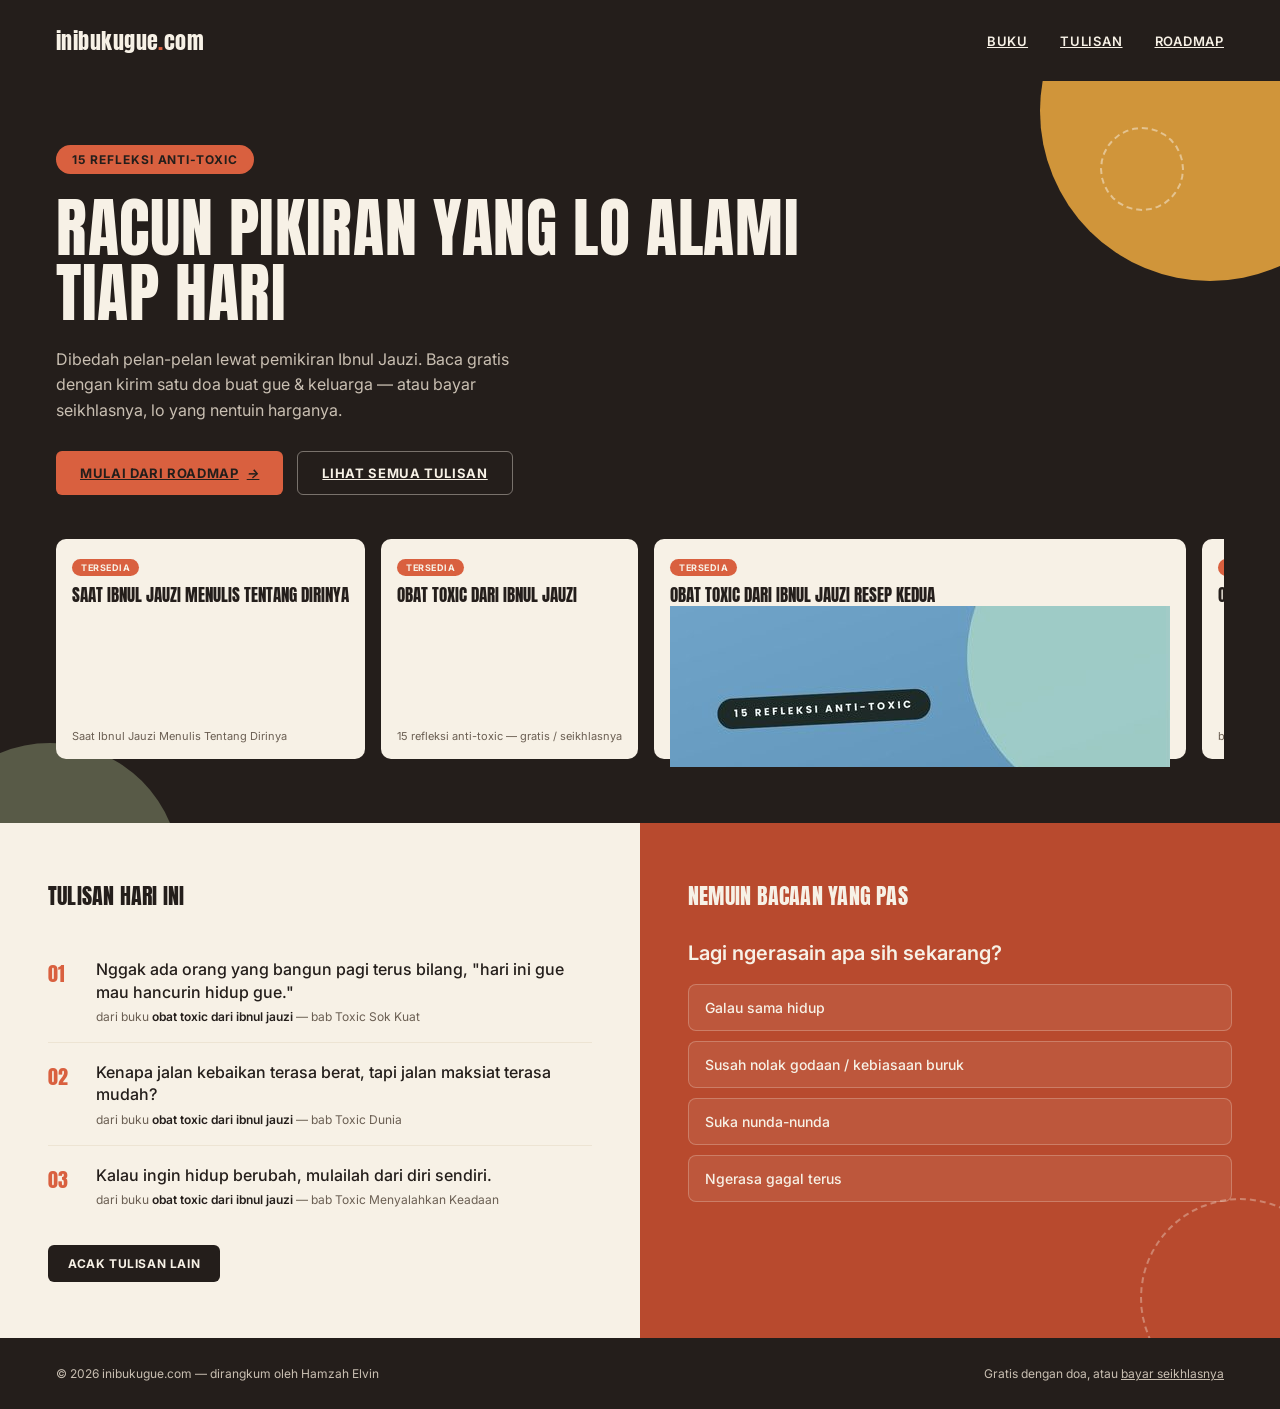
==== index.html @ 02ae121b "Update index.html" ====
<!DOCTYPE html>
<html lang="id">
<head>
<meta charset="UTF-8">
<meta name="viewport" content="width=device-width, initial-scale=1.0">
<title>inibukugue.com — Buku untuk Setiap Bab Kehidupanmu</title>
<link rel="preconnect" href="https://fonts.googleapis.com">
<link rel="preconnect" href="https://fonts.gstatic.com" crossorigin>
<link href="https://fonts.googleapis.com/css2?family=Anton&family=Inter:ital,wght@0,400;0,500;0,600;0,700;1,500&display=swap" rel="stylesheet">
<style>
  :root {
    --charcoal: #241E1B;
    --charcoal-soft: #2F2622;
    --terracotta: #D9603F;
    --terracotta-deep: #B84A2E;
    --mustard: #E3A23D;
    --sage: #8B9574;
    --cream: #F7F1E6;
    --cream-dim: #EDE4D3;
    --ink: #241E1B;
    --muted: #6B5F53;
    --muted-on-dark: #C9BFB2;
  }
  * { box-sizing: border-box; margin: 0; padding: 0; }
  html { scroll-behavior: smooth; }
  body {
    font-family: 'Inter', sans-serif;
    background: var(--cream);
    color: var(--ink);
  }
  h1, h2, h3, .display {
    font-family: 'Anton', sans-serif;
    font-weight: 400;
    text-transform: uppercase;
    letter-spacing: 0.01em;
  }
  .eyebrow {
    font-size: 12px;
    font-weight: 600;
    text-transform: uppercase;
    letter-spacing: 0.1em;
  }
  a { color: inherit; }
  button { font-family: 'Inter', sans-serif; cursor: pointer; }

  /* ---------- NAV ---------- */
  .nav {
    display: flex;
    justify-content: space-between;
    align-items: center;
    padding: 24px 56px;
    background: var(--charcoal);
    color: var(--cream);
  }
  .nav .logo { font-family: 'Anton', sans-serif; font-size: 22px; letter-spacing: 0.02em; }
  .nav .logo span { color: var(--terracotta); }
  .nav .links { display: flex; gap: 32px; font-size: 13px; font-weight: 600; text-transform: uppercase; letter-spacing: 0.06em; }
  .nav .links a:hover { color: var(--terracotta); }

  /* ---------- HERO / TOP HALF ---------- */
  .hero {
    position: relative;
    background: var(--charcoal);
    color: var(--cream);
    padding: 64px 56px 56px;
    overflow: hidden;
    min-height: 46vh;
  }
  .hero-circle-1 {
    position: absolute; top: -140px; right: -100px;
    width: 340px; height: 340px; border-radius: 50%;
    background: var(--mustard); opacity: 0.9;
  }
  .hero-circle-2 {
    position: absolute; bottom: -180px; left: -80px;
    width: 260px; height: 260px; border-radius: 50%;
    background: var(--sage); opacity: 0.5;
  }
  .hero-circle-dash {
    position: absolute; top: 46px; right: 96px;
    width: 84px; height: 84px; border-radius: 50%;
    border: 2px dashed rgba(247,241,230,0.5);
  }
  .hero-inner { position: relative; z-index: 2; }
  .hero-tag {
    display: inline-block;
    background: var(--terracotta);
    color: var(--charcoal);
    font-size: 12px; font-weight: 700; text-transform: uppercase; letter-spacing: 0.08em;
    padding: 7px 16px; border-radius: 100px; margin-bottom: 22px;
  }
  .hero h1 {
    font-size: clamp(34px, 5.2vw, 64px);
    line-height: 1.02;
    max-width: 780px;
    margin-bottom: 20px;
  }
  .hero p.sub {
    font-size: 16px; line-height: 1.6; color: var(--muted-on-dark);
    max-width: 480px; margin-bottom: 28px;
  }
  .hero-actions { display: flex; gap: 14px; flex-wrap: wrap; margin-bottom: 44px; }
  .btn {
    font-size: 13px; font-weight: 700; text-transform: uppercase; letter-spacing: 0.05em;
    padding: 13px 24px; border-radius: 6px; border: none; display: inline-flex; align-items: center; gap: 8px;
  }
  .btn-primary { background: var(--terracotta); color: var(--charcoal); }
  .btn-primary:hover { background: var(--mustard); }
  .btn-ghost { background: transparent; color: var(--cream); border: 1.5px solid rgba(247,241,230,0.4); }
  .btn-ghost:hover { border-color: var(--cream); }

  .book-row {
    display: flex; gap: 16px; overflow-x: auto; padding-bottom: 8px;
  }
  .book-card {
    min-width: 168px; flex-shrink: 0;
    background: var(--cream);
    color: var(--ink);
    border-radius: 10px;
    padding: 16px;
    height: 220px;
    display: flex; flex-direction: column; justify-content: space-between;
  }
  .book-card.dim { opacity: 0.42; }
  .book-badge {
    display: inline-block;
    font-size: 9px; font-weight: 700; text-transform: uppercase; letter-spacing: 0.06em;
    padding: 3px 9px; border-radius: 100px; margin-bottom: 10px;
  }
  .book-badge.live { background: var(--terracotta); color: var(--cream); }
  .book-badge.soon { background: var(--cream-dim); color: var(--muted); }
  .book-title { font-family: 'Anton', sans-serif; font-size: 17px; line-height: 1.15; text-transform: uppercase; }
  .book-meta { font-size: 11px; color: var(--muted); }
  .book-more {
    min-width: 130px; flex-shrink: 0; height: 220px;
    display: flex; align-items: center; justify-content: center; text-align: center;
    color: var(--cream); font-size: 13px; font-weight: 600;
    border: 1.5px dashed rgba(247,241,230,0.4); border-radius: 10px;
  }

  /* ---------- BOTTOM HALF ---------- */
  .bottom {
    display: grid;
    grid-template-columns: 1fr 1fr;
    min-height: 54vh;
  }
  .panel { padding: 56px 48px; }
  .panel-left { background: var(--cream); }
  .panel-right { background: var(--terracotta-deep); color: var(--cream); position: relative; overflow: hidden; }
  .panel-right .dash-ring {
    position: absolute; bottom: -60px; right: -60px;
    width: 200px; height: 200px; border-radius: 50%;
    border: 2px dashed rgba(247,241,230,0.35);
  }
  .panel-head { display: flex; align-items: center; justify-content: space-between; margin-bottom: 28px; }
  .panel-head h2 { font-size: 22px; }
  .panel-right .panel-head h2 { color: var(--cream); }

  .quote-item { display: flex; gap: 16px; padding: 18px 0; border-bottom: 1px solid var(--cream-dim); }
  .quote-item:last-of-type { border-bottom: none; }
  .quote-num { font-family: 'Anton', sans-serif; font-size: 20px; color: var(--terracotta); min-width: 32px; }
  .quote-text { font-size: 16px; font-weight: 500; line-height: 1.4; margin-bottom: 6px; }
  .quote-src { font-size: 12px; color: var(--muted); }
  .quote-src b { color: var(--ink); font-weight: 600; }
  .shuffle-btn {
    margin-top: 20px;
    background: var(--charcoal); color: var(--cream);
    font-size: 12px; font-weight: 700; text-transform: uppercase; letter-spacing: 0.05em;
    padding: 11px 20px; border-radius: 6px; border: none;
  }
  .shuffle-btn:hover { background: var(--terracotta); }

  .q-box { position: relative; z-index: 2; }
  .q-title { font-size: 20px; font-weight: 600; margin-bottom: 18px; line-height: 1.3; }
  .q-opt {
    display: block; width: 100%; text-align: left;
    background: rgba(247,241,230,0.08);
    color: var(--cream);
    border: 1.5px solid rgba(247,241,230,0.25);
    border-radius: 8px;
    padding: 14px 16px;
    font-size: 14px; font-weight: 500;
    margin-bottom: 10px;
  }
  .q-opt:hover { background: rgba(247,241,230,0.18); border-color: var(--cream); }
  .q-back {
    background: none; border: none; color: var(--cream); opacity: 0.75;
    font-size: 12px; font-weight: 600; text-transform: uppercase; letter-spacing: 0.05em;
    margin-bottom: 18px; padding: 0;
  }
  .q-result {
    background: var(--charcoal);
    border-radius: 10px;
    padding: 22px;
  }
  .q-result-eyebrow { font-size: 11px; text-transform: uppercase; letter-spacing: 0.08em; color: var(--mustard); font-weight: 700; margin-bottom: 8px; }
  .q-result-title { font-family: 'Anton', sans-serif; font-size: 20px; text-transform: uppercase; margin-bottom: 10px; }
  .q-result-teaser { font-size: 14px; line-height: 1.5; color: var(--muted-on-dark); margin-bottom: 12px; }
  .q-result-src { font-size: 11px; color: var(--muted-on-dark); text-transform: uppercase; letter-spacing: 0.04em; }

  /* ---------- FOOTER ---------- */
  .footer {
    background: var(--charcoal); color: var(--muted-on-dark);
    padding: 28px 56px;
    display: flex; justify-content: space-between; align-items: center;
    font-size: 12px;
  }
  .footer a { text-decoration: underline; }

  @media (max-width: 860px) {
    .nav { padding: 18px 24px; }
    .nav .links { display: none; }
    .hero { padding: 44px 24px 40px; }
    .bottom { grid-template-columns: 1fr; }
    .panel { padding: 40px 24px; }
    .footer { flex-direction: column; gap: 8px; text-align: center; padding: 24px; }
  }
</style>
</head>
<body>

<nav class="nav">
  <div class="logo">inibukugue<span>.</span>com</div>
  <div class="links">
    <a href="#buku">buku</a>
    <a href="#tulisan">tulisan</a>
    <a href="#roadmap">roadmap</a>
  </div>
</nav>

<section class="hero" id="buku">
  <div class="hero-circle-1"></div>
  <div class="hero-circle-2"></div>
  <div class="hero-circle-dash"></div>
  <div class="hero-inner">
    <div class="hero-tag">15 refleksi anti-toxic</div>
    <h1>Racun pikiran yang lo alami tiap hari</h1>
    <p class="sub">Dibedah pelan-pelan lewat pemikiran Ibnul Jauzi. Baca gratis dengan kirim satu doa buat gue &amp; keluarga — atau bayar seikhlasnya, lo yang nentuin harganya.</p>
    <div class="hero-actions">
      <a class="btn btn-primary" href="#roadmap">Mulai dari roadmap <i>&rarr;</i></a>
      <a class="btn btn-ghost" href="#tulisan">Lihat semua tulisan</a>
    </div>
    <div class="book-row">
      
      <div class="book-card" data-href="book00.html">
        <div>
          <div class="book-badge live">tersedia</div>
          <div class="book-title">Saat Ibnul Jauzi Menulis Tentang Dirinya</div>
        </div>
        <div class="book-meta">Saat Ibnul Jauzi Menulis Tentang Dirinya</div>
      </div>

      <div class="book-card" data-href="book01.html">
        <div>
          <div class="book-badge live">tersedia</div>
          <div class="book-title">Obat Toxic dari Ibnul Jauzi</div>
        </div>
        <div class="book-meta">15 refleksi anti-toxic — gratis / seikhlasnya</div>
      </div>
      
      <div class="book-card" data-href="book02.html">
        <div>
          <div class="book-badge live">tersedia</div>
          <div class="book-title">Obat Toxic dari Ibnul Jauzi Resep kedua</div>
        </div>
        <img src="[data-uri]" alt="Sampul buku Obat Toxic dari Ibnul Jauzi — Resep Kedua">
        
        <div class="book-meta">buku ke-2</div>
      </div>
      
      <div class="book-card" data-href="book03.html">
        <div>
          <div class="book-badge live">tersedia</div>
          <div class="book-title">Obat Toxic dari Ibnul Jauzi Resep ketiga</div>
        </div>
        <div class="book-meta">buku ke-3</div>
      </div>

       <div class="book-card" data-href="book04.html">
        <div>
          <div class="book-badge live">tersedia</div>
          <div class="book-title">Nasehat Buat Gue</div>
        </div>
        <div class="book-meta">Nasehat Buat Gue</div>
      </div>

      

      
      <div class="book-card dim">
        <div>
          <div class="book-badge soon">segera terbit</div>
          <div class="book-title">Obat Insecure</div>
        </div>
        <div class="book-meta">buku ke-4</div>
      </div>
      <div class="book-more">lihat semua<br>buku &rarr;</div>
    </div>
  </div>
</section>

<div class="bottom">

  <div class="panel panel-left" id="tulisan">
    <div class="panel-head">
      <h2>Tulisan hari ini</h2>
    </div>
    <div id="quote-list"></div>
    <button class="shuffle-btn" onclick="shuffleQuotes()">Acak tulisan lain</button>
  </div>

  <div class="panel panel-right" id="roadmap">
    <div class="dash-ring"></div>
    <div class="panel-head">
      <h2>Nemuin bacaan yang pas</h2>
    </div>

    <div class="q-box" id="q-step1">
      <div class="q-title">Lagi ngerasain apa sih sekarang?</div>
      <button class="q-opt" onclick="goStep2('galau')">Galau sama hidup</button>
      <button class="q-opt" onclick="goStep2('nafsu')">Susah nolak godaan / kebiasaan buruk</button>
      <button class="q-opt" onclick="goStep2('nunda')">Suka nunda-nunda</button>
      <button class="q-opt" onclick="goStep2('gagal')">Ngerasa gagal terus</button>
    </div>

    <div class="q-box" id="q-step2" style="display:none;">
      <button class="q-back" onclick="goStep1()">&larr; balik</button>
      <div class="q-title" id="q2-title"></div>
      <div id="q2-options"></div>
    </div>

    <div class="q-box" id="q-step3" style="display:none;">
      <button class="q-back" onclick="goStep1()">&larr; mulai lagi</button>
      <div class="q-result">
        <div class="q-result-eyebrow">coba baca ini dulu</div>
        <div class="q-result-title" id="q3-chapter"></div>
        <div class="q-result-teaser" id="q3-teaser"></div>
        <div class="q-result-src">dari buku obat toxic dari ibnul jauzi</div>
      </div>
    </div>
  </div>

</div>

<footer class="footer">
  <div>&copy; 2026 inibukugue.com — dirangkum oleh Hamzah Elvin</div>
  <div>Gratis dengan doa, atau <a href="#">bayar seikhlasnya</a></div>
</footer>

<script>
  var allQuotes = [
    { text: "Nggak ada orang yang bangun pagi terus bilang, \"hari ini gue mau hancurin hidup gue.\"", chapter: "Toxic Sok Kuat" },
    { text: "Kenapa jalan kebaikan terasa berat, tapi jalan maksiat terasa mudah?", chapter: "Toxic Dunia" },
    { text: "Kalau ingin hidup berubah, mulailah dari diri sendiri.", chapter: "Toxic Menyalahkan Keadaan" },
    { text: "Jangan nilai sebuah pilihan dari awalnya. Nilailah dari akhirnya.", chapter: "Toxic Kenikmatan Instan" },
    { text: "\"Nanti\" sering kali tidak pernah benar-benar datang.", chapter: "Toxic Nanti Aja" },
    { text: "Hidup tidak berubah oleh satu malam yang penuh motivasi.", chapter: "Toxic Motivasi Sesaat" },
    { text: "Bukan kekurangan waktu. Tapi kebocoran waktu, sedikit demi sedikit.", chapter: "Toxic Waktu Bocor" },
    { text: "Hati yang sehat tidak merasa terancam oleh keberhasilan orang lain.", chapter: "Toxic FOMO" },
    { text: "Manusia jarang jatuh saat tidak tahu. Sering kali jatuh justru ketika merasa dirinya kuat.", chapter: "Toxic Nafsu" },
    { text: "Kemuliaan bukan soal sedikit yang dimiliki, tapi seberapa banyak manfaat yang bisa diberikan.", chapter: "Toxic Miskin Mental" }
  ];

  function renderQuotes(list) {
    var wrap = document.getElementById('quote-list');
    wrap.innerHTML = '';
    list.forEach(function(q, i) {
      var num = String(i + 1).padStart(2, '0');
      var el = document.createElement('div');
      el.className = 'quote-item';
      el.innerHTML = '<div class="quote-num">' + num + '</div><div><div class="quote-text">' + q.text + '</div><div class="quote-src">dari buku <b>obat toxic dari ibnul jauzi</b> — bab ' + q.chapter + '</div></div>';
      wrap.appendChild(el);
    });
  }

  function shuffleQuotes() {
    var shuffled = allQuotes.slice().sort(function() { return Math.random() - 0.5; });
    renderQuotes(shuffled.slice(0, 3));
  }

  renderQuotes(allQuotes.slice(0, 3));

  var qData = {
    galau: {
      title: "Galau soal apa tepatnya?",
      options: [
        { label: "Iri liat hidup orang lain", chapter: "Toxic FOMO", teaser: "Rasa itu manusiawi, masalahnya kalau sudah menguasai hati." },
        { label: "Ngerasa hidup ini nggak adil", chapter: "Toxic Mental Korban", teaser: "Mental korban bikin nunggu dunia berubah, bukan mulai berubah." },
        { label: "Kepikiran hal yang nggak ada jawabannya", chapter: "Toxic Overthinking", teaser: "Nggak semua pertanyaan harus dijawab hari ini." }
      ]
    },
    nafsu: {
      title: "Susahnya di bagian mana?",
      options: [
        { label: "Kalau udah deket godaan, susah mundur", chapter: "Toxic Sok Kuat", teaser: "Keselamatan bukan soal kuat lawan godaan, tapi soal jarak." },
        { label: "Tau ini salah, tapi tetap dilakuin", chapter: "Toxic Nafsu", teaser: "Masalahnya bukan kurang ilmu, tapi kalah sama nafsu sendiri." },
        { label: "Kepancing sama kesenangan instan", chapter: "Toxic Kenikmatan Instan", teaser: "Nilai sebuah pilihan dari akhirnya, bukan dari awalnya." }
      ]
    },
    nunda: {
      title: "Nundanya soal apa?",
      options: [
        { label: "Nunda mulai kebiasaan baik", chapter: "Toxic Nanti Aja", teaser: "\"Nanti\" sering kali tidak pernah benar-benar datang." },
        { label: "Nunda buat berubah / taubat", chapter: "Toxic Menunda Taubat", teaser: "Yang habis bukan alasan, yang habis adalah umur." },
        { label: "Waktu abis buat scroll doang", chapter: "Toxic Waktu Bocor", teaser: "Bukan kekurangan waktu, tapi kebocoran waktu sedikit demi sedikit." }
      ]
    },
    gagal: {
      title: "Gagalnya kerasa gimana?",
      options: [
        { label: "Ngerasa semua salah keadaan", chapter: "Toxic Menyalahkan Keadaan", teaser: "Kalau ingin hidup berubah, mulai dari diri sendiri." },
        { label: "Insecure, haus validasi orang", chapter: "Toxic Haus Pengakuan", teaser: "Hati yang bahagia jika dipuji, akan hancur ketika dicela." },
        { label: "Minder, ngerasa nggak berdaya", chapter: "Toxic Miskin Mental", teaser: "Kemuliaan bukan soal sedikit yang dimiliki, tapi manfaat yang dikasih." }
      ]
    }
  };

  function showStep(step) {
    document.getElementById('q-step1').style.display = step === 1 ? 'block' : 'none';
    document.getElementById('q-step2').style.display = step === 2 ? 'block' : 'none';
    document.getElementById('q-step3').style.display = step === 3 ? 'block' : 'none';
  }

  function goStep1() { showStep(1); }

  function goStep2(key) {
    var d = qData[key];
    document.getElementById('q2-title').textContent = d.title;
    var wrap = document.getElementById('q2-options');
    wrap.innerHTML = '';
    d.options.forEach(function(opt) {
      var btn = document.createElement('button');
      btn.className = 'q-opt';
      btn.textContent = opt.label;
      btn.onclick = function() { goStep3(opt); };
      wrap.appendChild(btn);
    });
    showStep(2);
  }

  function goStep3(opt) {
    document.getElementById('q3-chapter').textContent = opt.chapter;
    document.getElementById('q3-teaser').textContent = opt.teaser;
    showStep(3);
  }
</script>


  <script>
  document.querySelectorAll('.book-card[data-href]').forEach(card => {
    card.style.cursor = 'pointer';
    card.addEventListener('click', () => {
      window.location.href = card.dataset.href;
    });
  });
</script>

  
</body>
</html>
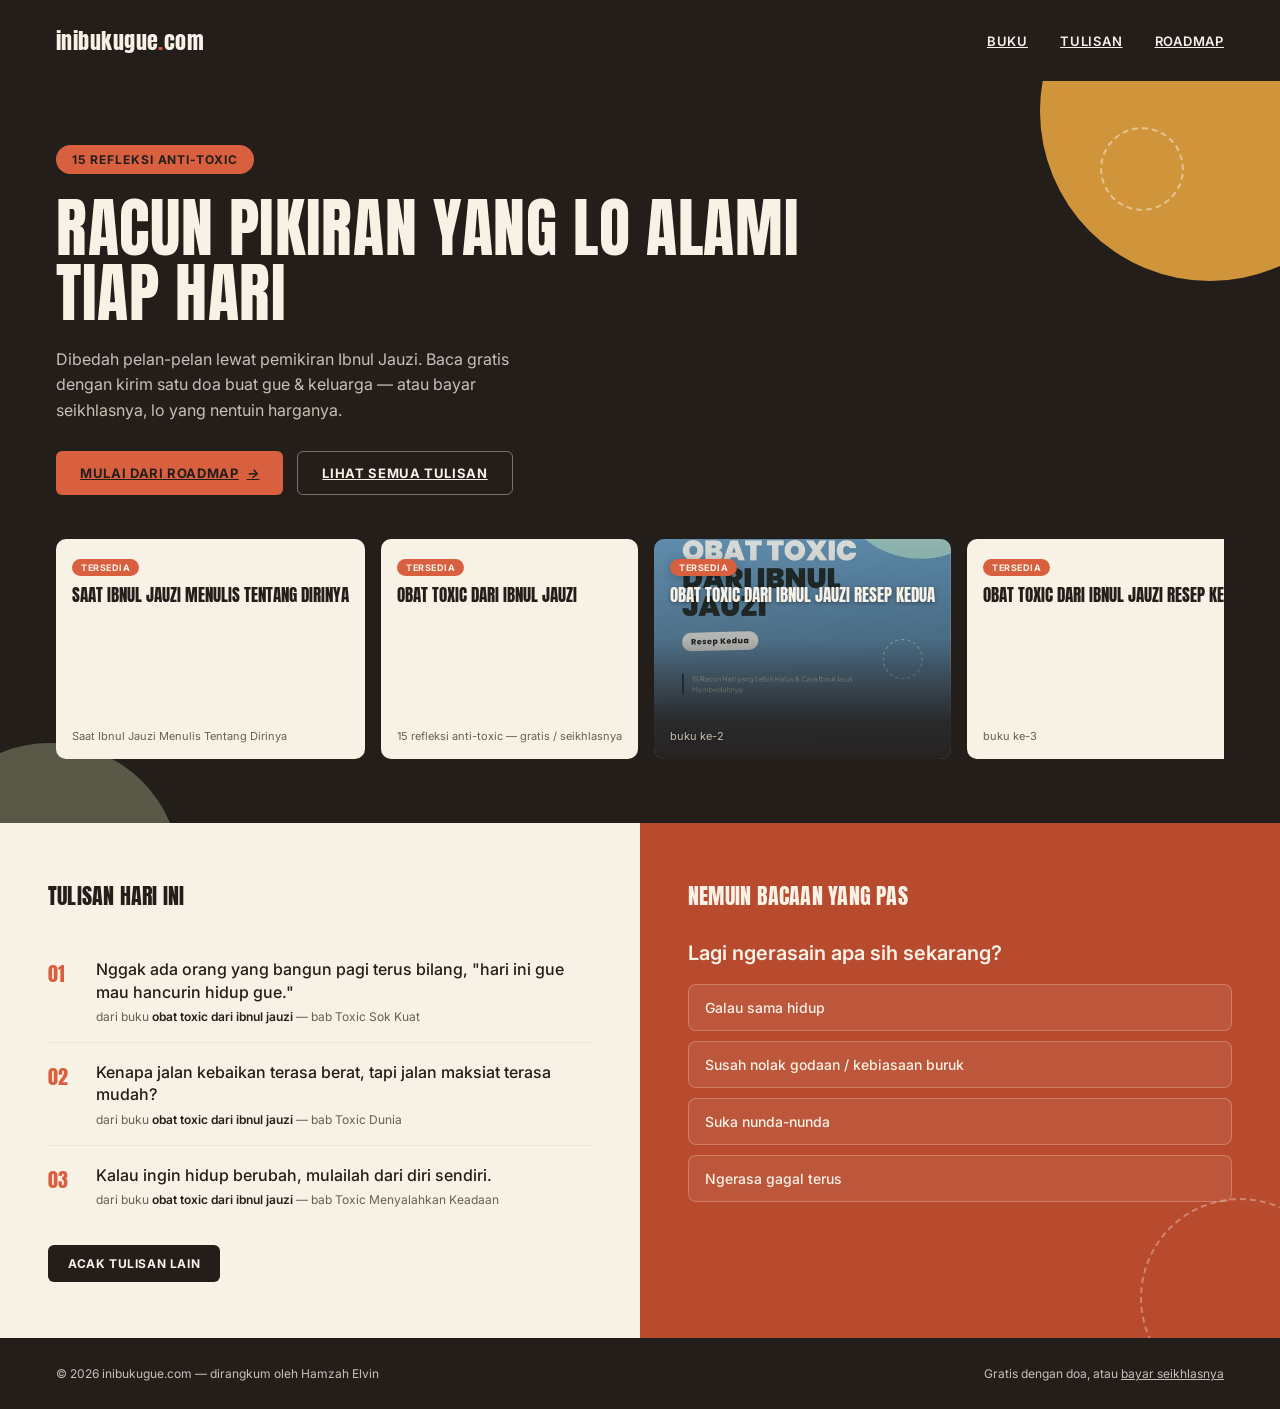
==== commit 528a840e: "Add files via upload" ====
--- a/index.html
+++ b/index.html
@@ -138,6 +138,38 @@
     border: 1.5px dashed rgba(247,241,230,0.4); border-radius: 10px;
   }
 
+  /* ---------- book card with cover image ---------- */
+  .book-card.has-cover {
+    position: relative;
+    background-size: cover;
+    background-position: center;
+    background-repeat: no-repeat;
+    color: var(--cream);
+    overflow: hidden;
+  }
+  .book-card.has-cover::before {
+    content: "";
+    position: absolute;
+    inset: 0;
+    background: linear-gradient(180deg,
+      rgba(36,30,27,0.12) 0%,
+      rgba(36,30,27,0.30) 45%,
+      rgba(36,30,27,0.88) 82%,
+      rgba(36,30,27,0.96) 100%);
+  }
+  .book-card.has-cover > * { position: relative; z-index: 1; }
+  .book-card.has-cover .book-badge.live {
+    box-shadow: 0 2px 8px rgba(0,0,0,0.25);
+  }
+  .book-card.has-cover .book-title {
+    color: var(--cream);
+    text-shadow: 0 1px 4px rgba(0,0,0,0.45);
+  }
+  .book-card.has-cover .book-meta {
+    color: var(--muted-on-dark);
+    text-shadow: 0 1px 3px rgba(0,0,0,0.4);
+  }
+
   /* ---------- BOTTOM HALF ---------- */
   .bottom {
     display: grid;
@@ -241,7 +273,7 @@
       <a class="btn btn-ghost" href="#tulisan">Lihat semua tulisan</a>
     </div>
     <div class="book-row">
-      
+
       <div class="book-card" data-href="book00.html">
         <div>
           <div class="book-badge live">tersedia</div>
@@ -257,17 +289,15 @@
         </div>
         <div class="book-meta">15 refleksi anti-toxic — gratis / seikhlasnya</div>
       </div>
-      
-      <div class="book-card" data-href="book02.html">
+
+      <div class="book-card has-cover" data-href="book02.html" style="background-image:url('[data-uri]')">
         <div>
           <div class="book-badge live">tersedia</div>
           <div class="book-title">Obat Toxic dari Ibnul Jauzi Resep kedua</div>
         </div>
-        <img src="[data-uri]" alt="Sampul buku Obat Toxic dari Ibnul Jauzi — Resep Kedua">
-        
         <div class="book-meta">buku ke-2</div>
       </div>
-      
+
       <div class="book-card" data-href="book03.html">
         <div>
           <div class="book-badge live">tersedia</div>
@@ -284,9 +314,6 @@
         <div class="book-meta">Nasehat Buat Gue</div>
       </div>
 
-      
-
-      
       <div class="book-card dim">
         <div>
           <div class="book-badge soon">segera terbit</div>
@@ -455,6 +482,6 @@
   });
 </script>
 
-  
+
 </body>
 </html>
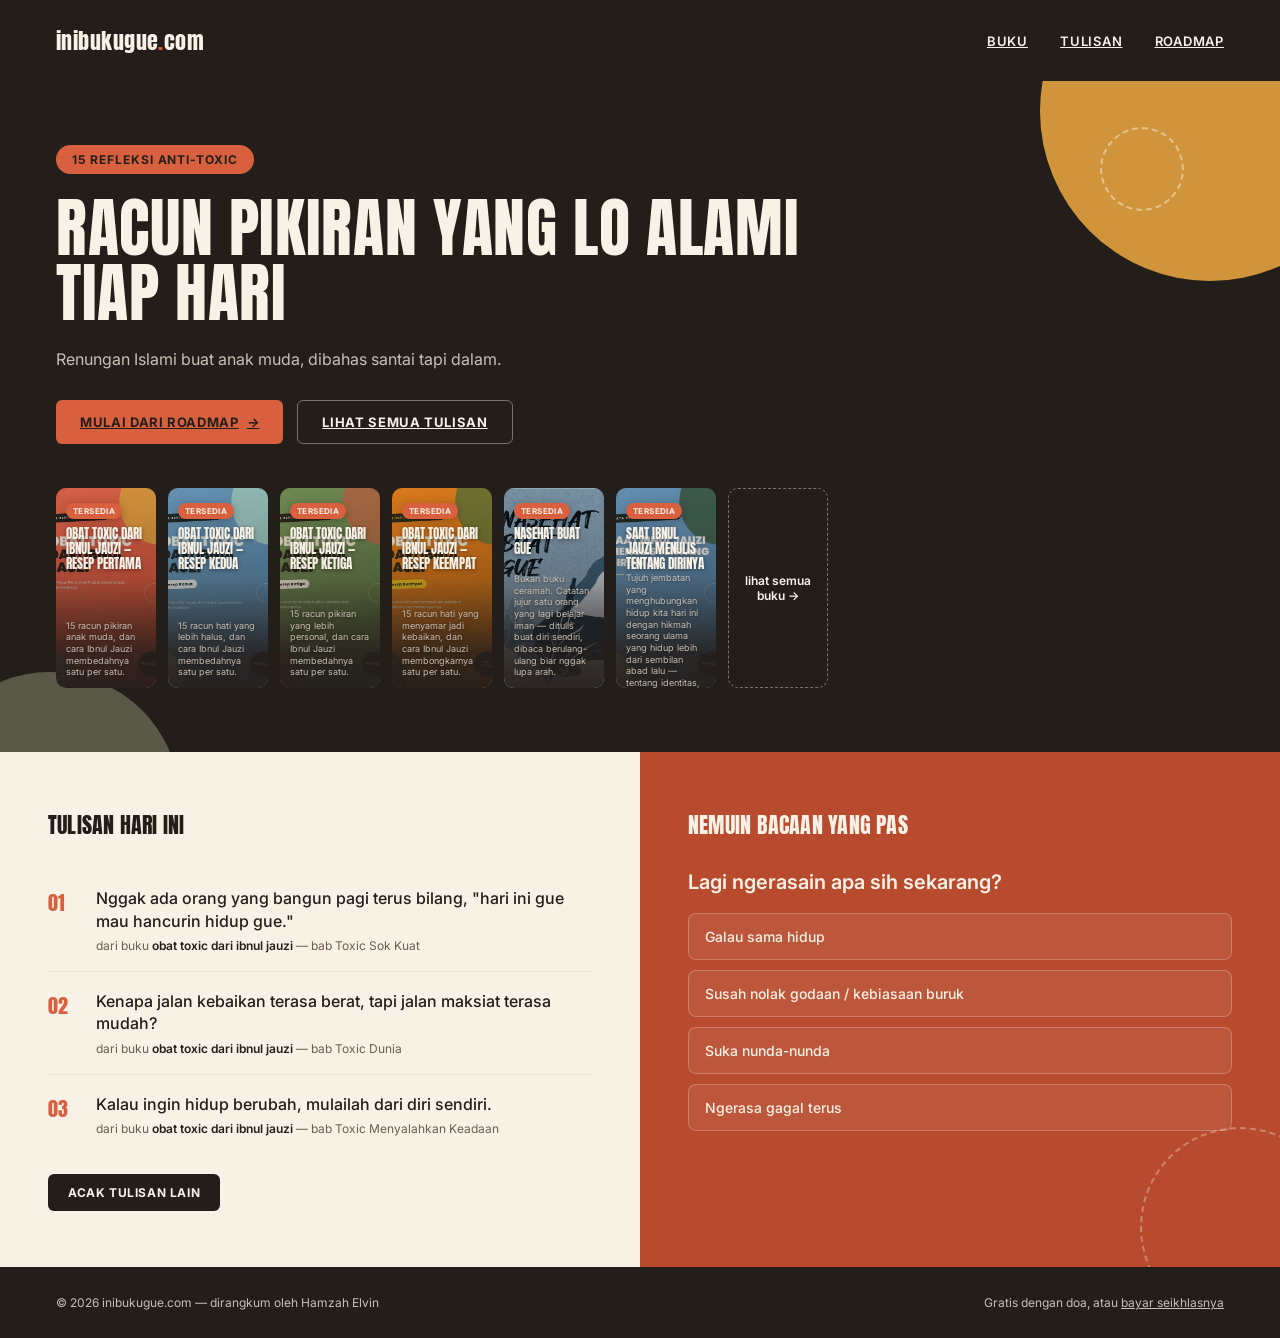
==== commit 457dbef4: "Add files via upload" ====
--- a/index.html
+++ b/index.html
@@ -109,32 +109,34 @@
   .btn-ghost { background: transparent; color: var(--cream); border: 1.5px solid rgba(247,241,230,0.4); }
   .btn-ghost:hover { border-color: var(--cream); }
 
+  /* ---------- BOOK ROW ---------- */
   .book-row {
-    display: flex; gap: 16px; overflow-x: auto; padding-bottom: 8px;
+    display: flex; gap: 12px; overflow-x: auto; padding-bottom: 8px;
   }
   .book-card {
-    min-width: 168px; flex-shrink: 0;
+    min-width: 100px; width: 100px; flex-shrink: 0;
     background: var(--cream);
     color: var(--ink);
     border-radius: 10px;
-    padding: 16px;
-    height: 220px;
+    padding: 10px;
+    height: 200px;
     display: flex; flex-direction: column; justify-content: space-between;
+    text-decoration: none;
   }
   .book-card.dim { opacity: 0.42; }
   .book-badge {
     display: inline-block;
-    font-size: 9px; font-weight: 700; text-transform: uppercase; letter-spacing: 0.06em;
-    padding: 3px 9px; border-radius: 100px; margin-bottom: 10px;
+    font-size: 8px; font-weight: 700; text-transform: uppercase; letter-spacing: 0.05em;
+    padding: 3px 7px; border-radius: 100px; margin-bottom: 8px;
   }
   .book-badge.live { background: var(--terracotta); color: var(--cream); }
   .book-badge.soon { background: var(--cream-dim); color: var(--muted); }
-  .book-title { font-family: 'Anton', sans-serif; font-size: 17px; line-height: 1.15; text-transform: uppercase; }
-  .book-meta { font-size: 11px; color: var(--muted); }
+  .book-title { font-family: 'Anton', sans-serif; font-size: 13px; line-height: 1.15; text-transform: uppercase; }
+  .book-meta { font-size: 9px; color: var(--muted); line-height: 1.3; }
   .book-more {
-    min-width: 130px; flex-shrink: 0; height: 220px;
+    min-width: 100px; width: 100px; flex-shrink: 0; height: 200px;
     display: flex; align-items: center; justify-content: center; text-align: center;
-    color: var(--cream); font-size: 13px; font-weight: 600;
+    color: var(--cream); font-size: 12px; font-weight: 600;
     border: 1.5px dashed rgba(247,241,230,0.4); border-radius: 10px;
   }
 
@@ -252,7 +254,7 @@
 <body>
 
 <nav class="nav">
-  <div class="logo">inibukugue<span>.</span>com</div>
+  <div class="logo" id="siteBrand">inibukugue<span>.</span>com</div>
   <div class="links">
     <a href="#buku">buku</a>
     <a href="#tulisan">tulisan</a>
@@ -267,62 +269,16 @@
   <div class="hero-inner">
     <div class="hero-tag">15 refleksi anti-toxic</div>
     <h1>Racun pikiran yang lo alami tiap hari</h1>
-    <p class="sub">Dibedah pelan-pelan lewat pemikiran Ibnul Jauzi. Baca gratis dengan kirim satu doa buat gue &amp; keluarga — atau bayar seikhlasnya, lo yang nentuin harganya.</p>
+    <p class="sub" id="landingTagline">Dibedah pelan-pelan lewat pemikiran Ibnul Jauzi. Baca gratis dengan kirim satu doa buat gue &amp; keluarga — atau bayar seikhlasnya, lo yang nentuin harganya.</p>
     <div class="hero-actions">
       <a class="btn btn-primary" href="#roadmap">Mulai dari roadmap <i>&rarr;</i></a>
       <a class="btn btn-ghost" href="#tulisan">Lihat semua tulisan</a>
     </div>
-    <div class="book-row">
-
-      <div class="book-card" data-href="book00.html">
-        <div>
-          <div class="book-badge live">tersedia</div>
-          <div class="book-title">Saat Ibnul Jauzi Menulis Tentang Dirinya</div>
-        </div>
-        <div class="book-meta">Saat Ibnul Jauzi Menulis Tentang Dirinya</div>
-      </div>
-
-      <div class="book-card" data-href="book01.html">
-        <div>
-          <div class="book-badge live">tersedia</div>
-          <div class="book-title">Obat Toxic dari Ibnul Jauzi</div>
-        </div>
-        <div class="book-meta">15 refleksi anti-toxic — gratis / seikhlasnya</div>
-      </div>
-
-      <div class="book-card has-cover" data-href="book02.html" style="background-image:url('[data-uri]')">
-        <div>
-          <div class="book-badge live">tersedia</div>
-          <div class="book-title">Obat Toxic dari Ibnul Jauzi Resep kedua</div>
-        </div>
-        <div class="book-meta">buku ke-2</div>
-      </div>
-
-      <div class="book-card" data-href="book03.html">
-        <div>
-          <div class="book-badge live">tersedia</div>
-          <div class="book-title">Obat Toxic dari Ibnul Jauzi Resep ketiga</div>
-        </div>
-        <div class="book-meta">buku ke-3</div>
-      </div>
-
-       <div class="book-card" data-href="book04.html">
-        <div>
-          <div class="book-badge live">tersedia</div>
-          <div class="book-title">Nasehat Buat Gue</div>
-        </div>
-        <div class="book-meta">Nasehat Buat Gue</div>
-      </div>
-
-      <div class="book-card dim">
-        <div>
-          <div class="book-badge soon">segera terbit</div>
-          <div class="book-title">Obat Insecure</div>
-        </div>
-        <div class="book-meta">buku ke-4</div>
-      </div>
+
+    <div class="book-row" id="bookRow">
       <div class="book-more">lihat semua<br>buku &rarr;</div>
     </div>
+    <p id="bookRowEmpty" style="display:none; color: var(--muted-on-dark); font-size: 13px; margin-top: 8px;">Belum ada buku yang tersedia.</p>
   </div>
 </section>
 
@@ -472,16 +428,80 @@
   }
 </script>
 
-
-  <script>
-  document.querySelectorAll('.book-card[data-href]').forEach(card => {
-    card.style.cursor = 'pointer';
-    card.addEventListener('click', () => {
-      window.location.href = card.dataset.href;
+<!-- ============================================================
+     Render book-row dari data/catalog.json.
+     Setiap kartu mengarah ke: book.html?slug=<slug-seo-friendly>
+     (skema slug diadopsi dari catalog.js)
+     ============================================================ -->
+<script>
+  async function initBookRow() {
+    try {
+      const res = await fetch('data/catalog.json');
+      const catalog = await res.json();
+
+      if (catalog.siteTagline) {
+        document.getElementById('landingTagline').textContent = catalog.siteTagline;
+      }
+
+      renderBookRow(catalog.books || []);
+    } catch (err) {
+      console.error('Gagal load catalog.json:', err);
+      document.getElementById('bookRowEmpty').textContent = 'Gagal memuat daftar buku.';
+      document.getElementById('bookRowEmpty').style.display = 'block';
+    }
+  }
+
+  function slugToHref(slug) {
+    return `book.html?slug=${encodeURIComponent(slug)}`;
+  }
+
+  function renderBookRow(books) {
+    const row = document.getElementById('bookRow');
+    const empty = document.getElementById('bookRowEmpty');
+    if (!row) return;
+
+    const moreEl = row.querySelector('.book-more');
+    row.innerHTML = '';
+
+    if (!books.length) {
+      empty.style.display = 'block';
+      if (moreEl) row.appendChild(moreEl);
+      return;
+    }
+    empty.style.display = 'none';
+
+    books.forEach(book => {
+      const card = document.createElement('a');
+      card.className = book.cover ? 'book-card has-cover' : 'book-card';
+      card.href = slugToHref(book.slug);
+
+      if (book.cover) {
+        card.style.backgroundImage = `url('${book.cover}')`;
+      }
+
+      card.innerHTML = `
+        <div>
+          <div class="book-badge live">tersedia</div>
+          <div class="book-title">${book.title}</div>
+        </div>
+        <div class="book-meta">${book.tagline}</div>
+      `;
+
+      row.appendChild(card);
     });
-  });
+
+    if (moreEl) {
+      row.appendChild(moreEl);
+    } else {
+      const more = document.createElement('div');
+      more.className = 'book-more';
+      more.innerHTML = 'lihat semua<br>buku &rarr;';
+      row.appendChild(more);
+    }
+  }
+
+  document.addEventListener('DOMContentLoaded', initBookRow);
 </script>
-
 
 </body>
 </html>
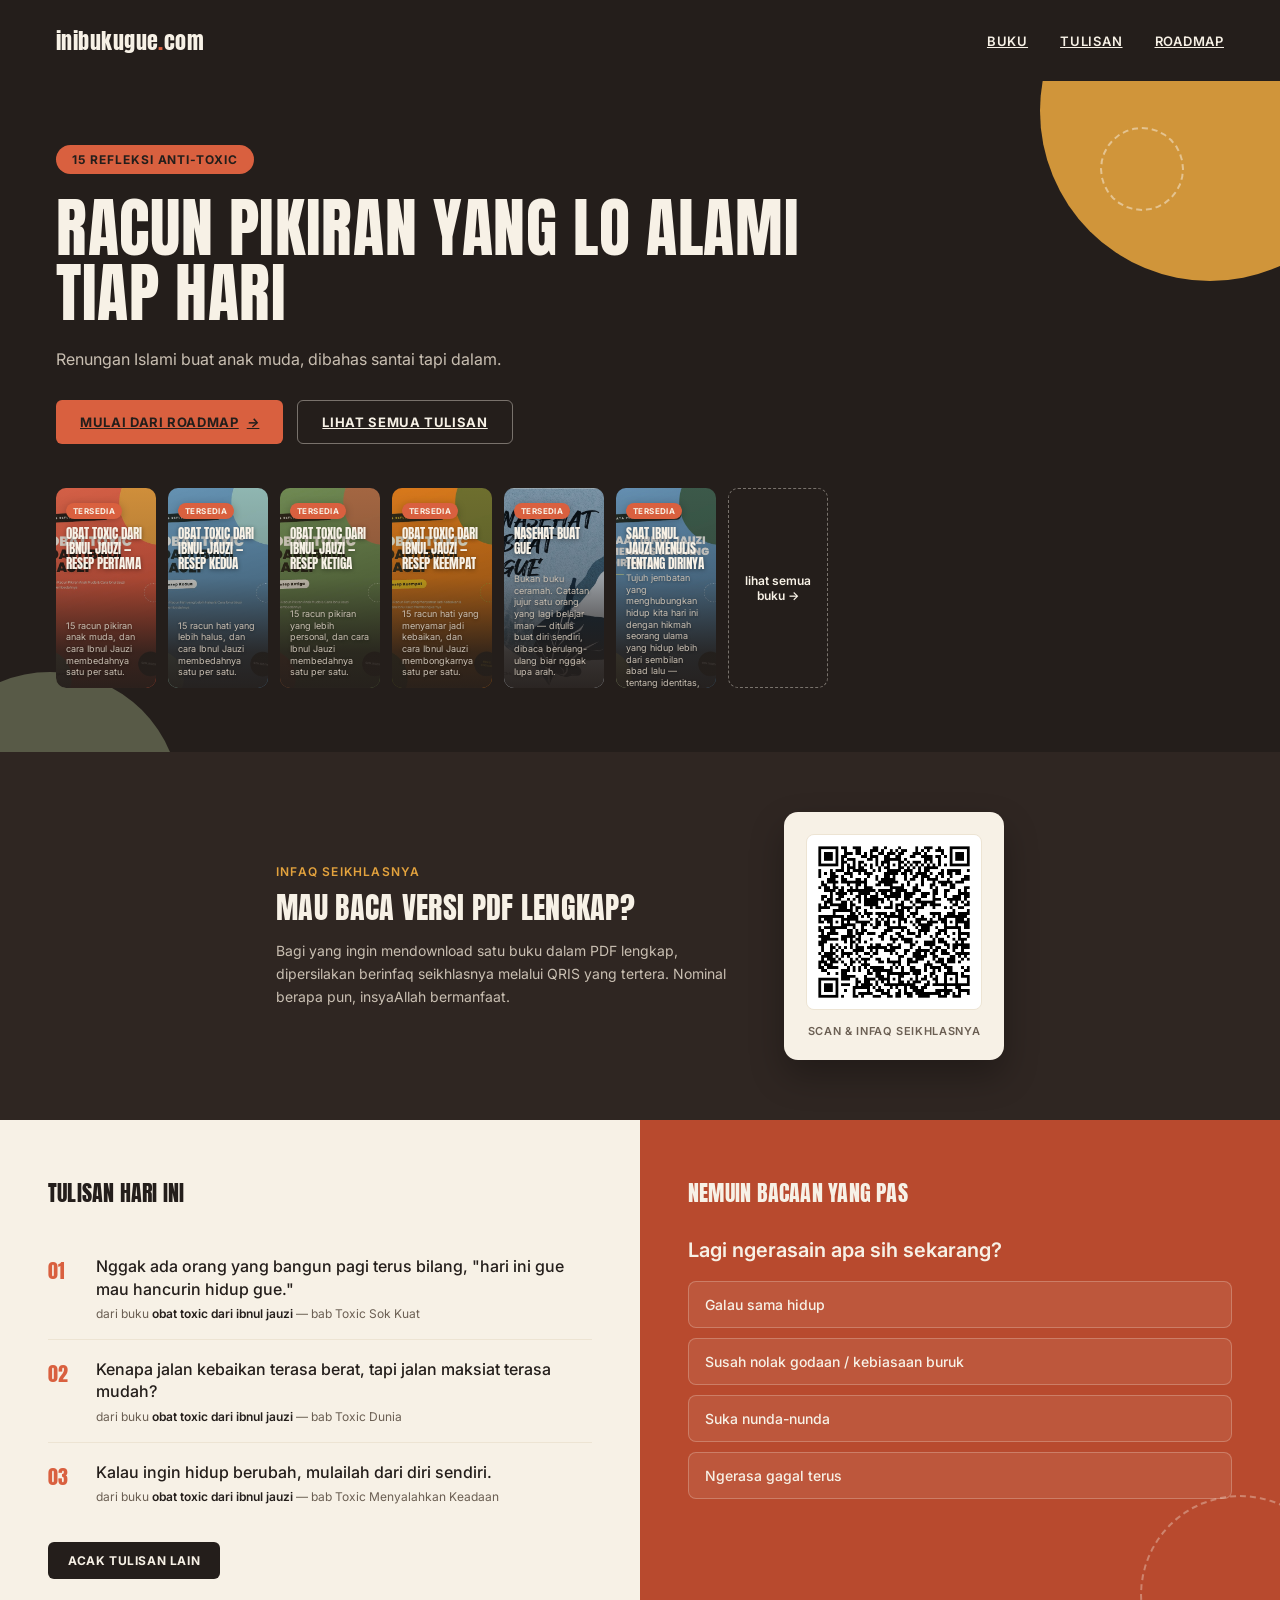
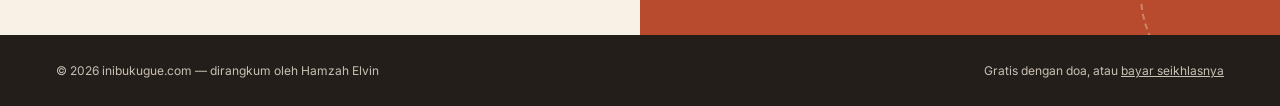
==== commit 5f652e1b: "Add files via upload" ====
--- a/index.html
+++ b/index.html
@@ -232,6 +232,50 @@
   .q-result-teaser { font-size: 14px; line-height: 1.5; color: var(--muted-on-dark); margin-bottom: 12px; }
   .q-result-src { font-size: 11px; color: var(--muted-on-dark); text-transform: uppercase; letter-spacing: 0.04em; }
 
+  /* ---------- QRIS / INFAQ SECTION ---------- */
+  .qris-section {
+    background: var(--charcoal-soft);
+    color: var(--cream);
+    padding: 60px 56px;
+  }
+  .qris-inner {
+    display: flex;
+    align-items: center;
+    justify-content: center;
+    gap: 48px;
+    max-width: 980px;
+    margin: 0 auto;
+    flex-wrap: wrap;
+  }
+  .qris-text { flex: 1; min-width: 260px; max-width: 460px; }
+  .qris-text .eyebrow { color: var(--mustard); margin-bottom: 12px; }
+  .qris-text h2 { font-size: clamp(22px, 3vw, 30px); margin-bottom: 14px; line-height: 1.15; }
+  .qris-text p { font-size: 14px; line-height: 1.65; color: var(--muted-on-dark); }
+  .qris-card {
+    background: var(--cream);
+    color: var(--ink);
+    border-radius: 14px;
+    padding: 22px;
+    width: 220px;
+    flex-shrink: 0;
+    text-align: center;
+    box-shadow: 0 16px 34px rgba(0,0,0,0.28);
+  }
+  .qris-card img {
+    width: 100%;
+    border-radius: 8px;
+    border: 1px solid var(--cream-dim);
+    display: block;
+    margin-bottom: 14px;
+  }
+  .qris-card .qris-caption {
+    font-size: 11px;
+    font-weight: 600;
+    text-transform: uppercase;
+    letter-spacing: 0.06em;
+    color: var(--muted);
+  }
+
   /* ---------- FOOTER ---------- */
   .footer {
     background: var(--charcoal); color: var(--muted-on-dark);
@@ -245,6 +289,8 @@
     .nav { padding: 18px 24px; }
     .nav .links { display: none; }
     .hero { padding: 44px 24px 40px; }
+    .qris-section { padding: 44px 24px; }
+    .qris-inner { flex-direction: column; text-align: center; }
     .bottom { grid-template-columns: 1fr; }
     .panel { padding: 40px 24px; }
     .footer { flex-direction: column; gap: 8px; text-align: center; padding: 24px; }
@@ -279,6 +325,24 @@
       <div class="book-more">lihat semua<br>buku &rarr;</div>
     </div>
     <p id="bookRowEmpty" style="display:none; color: var(--muted-on-dark); font-size: 13px; margin-top: 8px;">Belum ada buku yang tersedia.</p>
+  </div>
+</section>
+
+<section class="qris-section" id="donasi">
+  <div class="qris-inner">
+    <div class="qris-text">
+      <div class="eyebrow">Infaq Seikhlasnya</div>
+      <h2>Mau Baca Versi PDF Lengkap?</h2>
+      <p>
+        Bagi yang ingin mendownload satu buku dalam PDF lengkap,
+        dipersilakan berinfaq seikhlasnya melalui QRIS yang tertera.
+        Nominal berapa pun, insyaAllah bermanfaat.
+      </p>
+    </div>
+    <div class="qris-card">
+      <img src="assets/qr.png" alt="QRIS infaq seikhlasnya — inibukugue.com">
+      <div class="qris-caption">Scan &amp; infaq seikhlasnya</div>
+    </div>
   </div>
 </section>
 
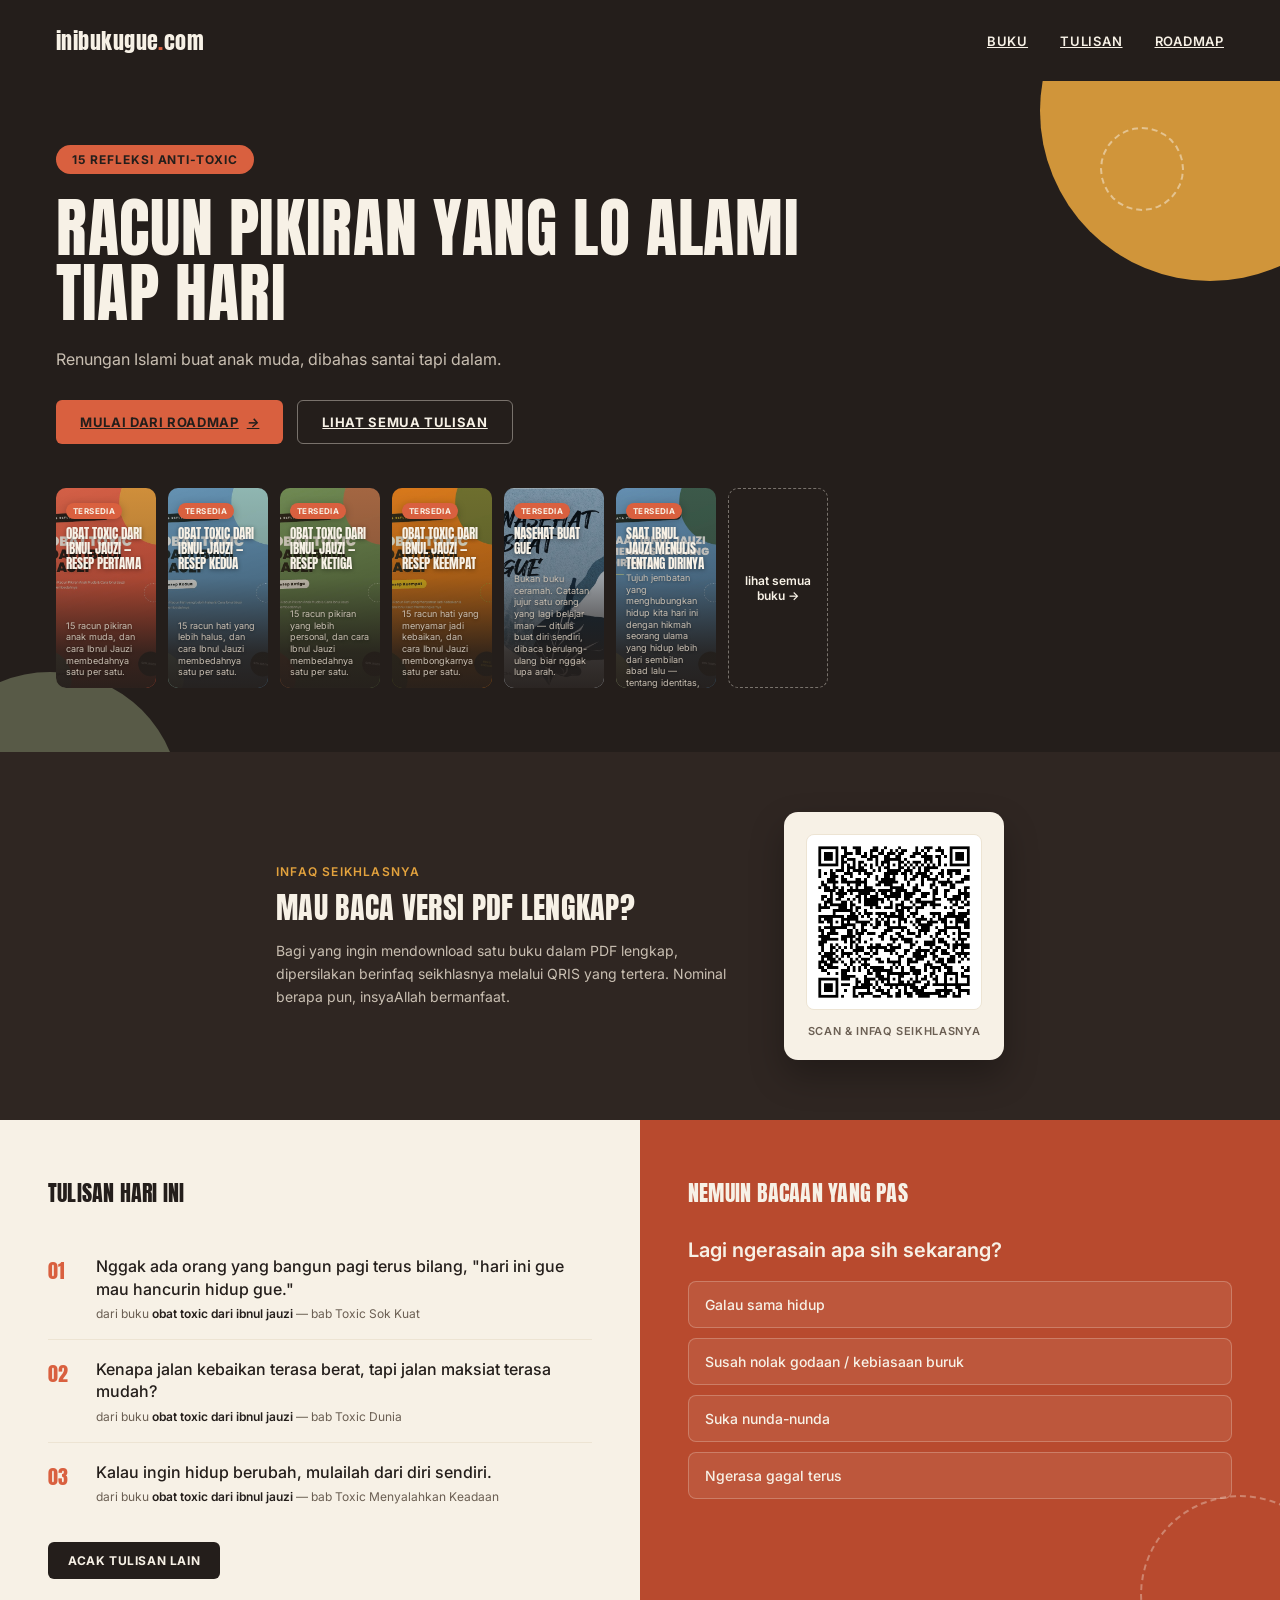
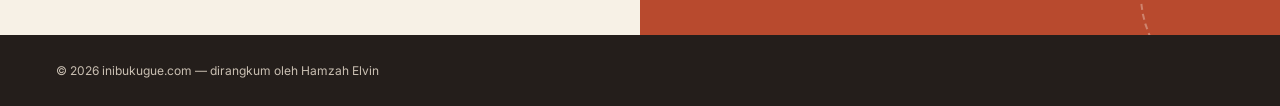
==== commit 1cd38463: "Add files via upload" ====
--- a/index.html
+++ b/index.html
@@ -391,7 +391,6 @@
 
 <footer class="footer">
   <div>&copy; 2026 inibukugue.com — dirangkum oleh Hamzah Elvin</div>
-  <div>Gratis dengan doa, atau <a href="#">bayar seikhlasnya</a></div>
 </footer>
 
 <script>
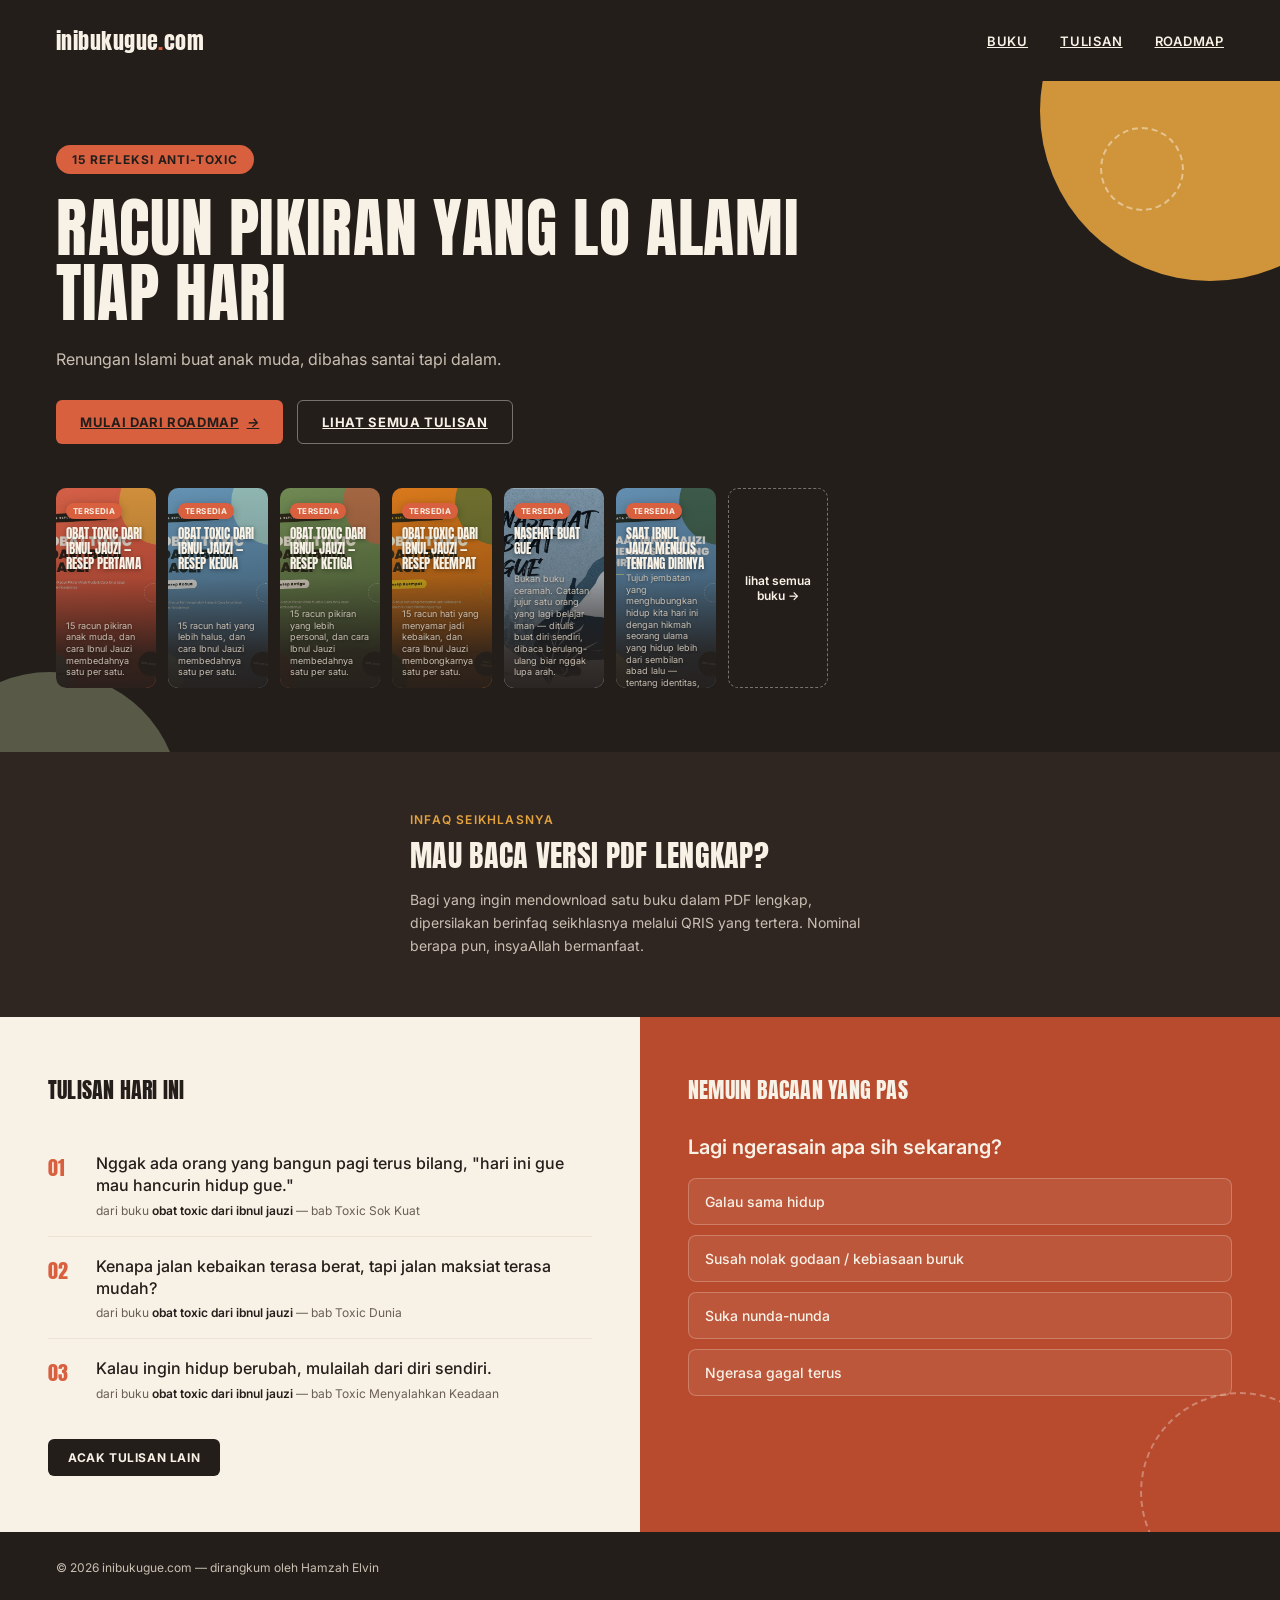
==== commit 10493ecb: "Update index.html" ====
--- a/index.html
+++ b/index.html
@@ -339,11 +339,7 @@
         Nominal berapa pun, insyaAllah bermanfaat.
       </p>
     </div>
-    <div class="qris-card">
-      <img src="assets/qr.png" alt="QRIS infaq seikhlasnya — inibukugue.com">
-      <div class="qris-caption">Scan &amp; infaq seikhlasnya</div>
-    </div>
-  </div>
+   </div>
 </section>
 
 <div class="bottom">
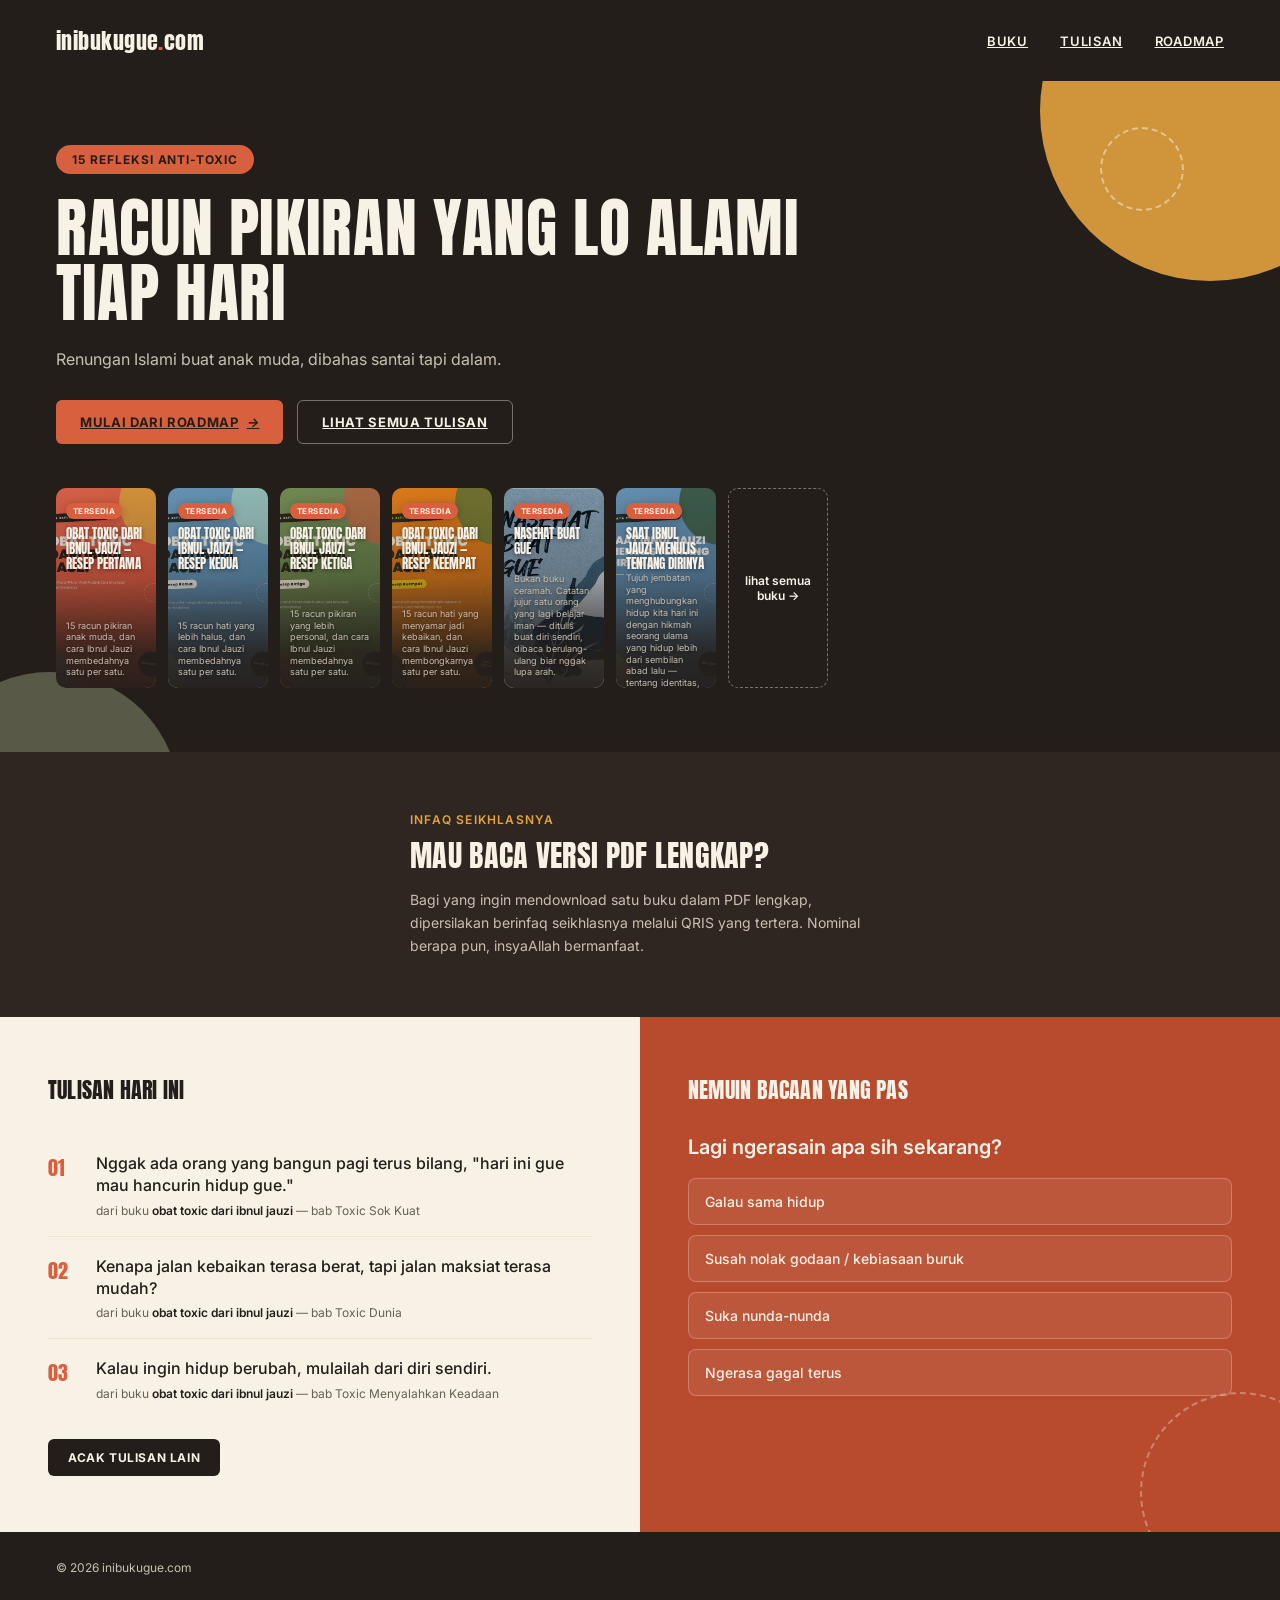
==== commit c1b0a214: "Update index.html" ====
--- a/index.html
+++ b/index.html
@@ -386,7 +386,7 @@
 </div>
 
 <footer class="footer">
-  <div>&copy; 2026 inibukugue.com — dirangkum oleh Hamzah Elvin</div>
+  <div>&copy; 2026 inibukugue.com</div>
 </footer>
 
 <script>
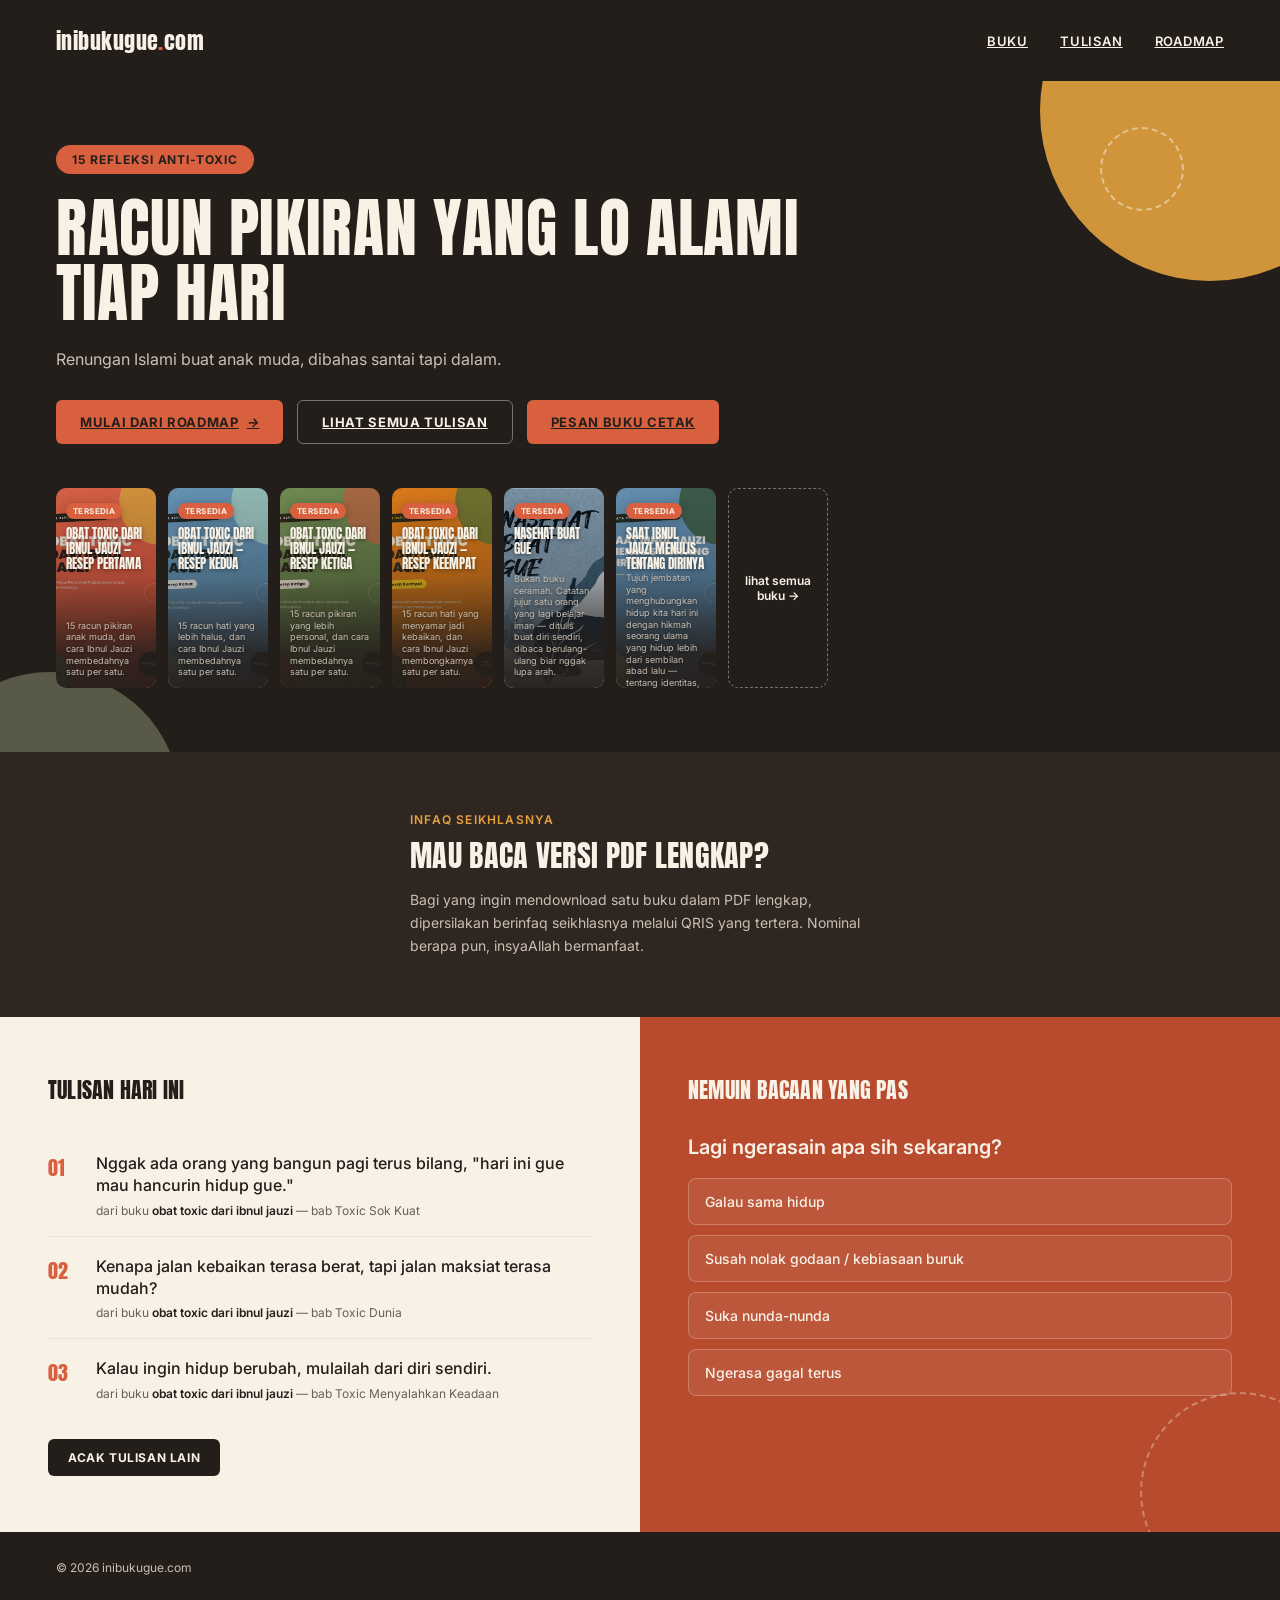
==== commit 308de5d7: "Update index.html" ====
--- a/index.html
+++ b/index.html
@@ -319,6 +319,7 @@
     <div class="hero-actions">
       <a class="btn btn-primary" href="#roadmap">Mulai dari roadmap <i>&rarr;</i></a>
       <a class="btn btn-ghost" href="#tulisan">Lihat semua tulisan</a>
+      <a class="btn btn-primary" href="https://lisaniyat.com/15-refleksi-anti-toxic">Pesan Buku Cetak</a>
     </div>
 
     <div class="book-row" id="bookRow">
